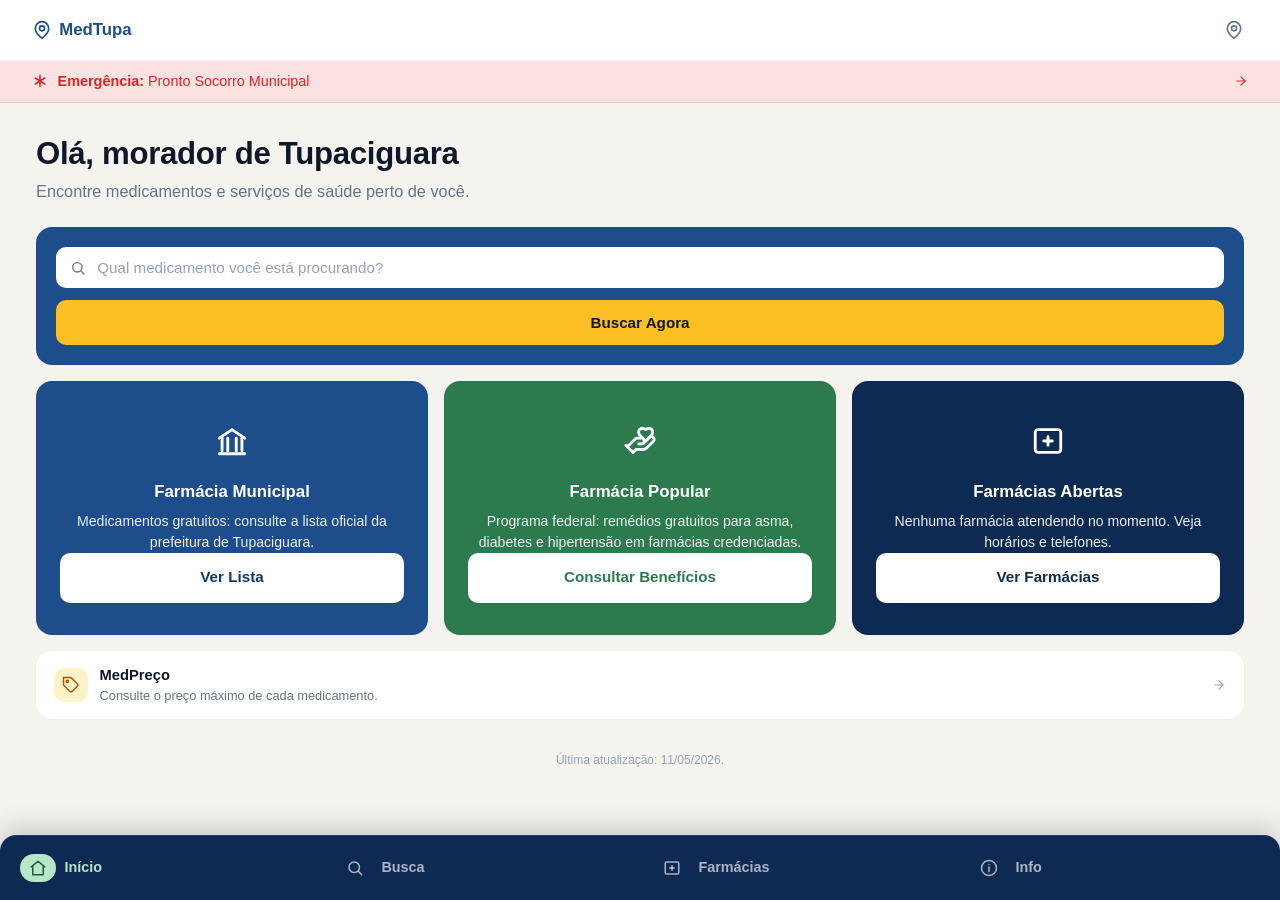
==== index.html @ 369ad013 "Widen desktop layout with 3-col landing grid and denser lists Co-Authored-By: Claude Opus 4.7 (1M co" ====
<!DOCTYPE html>
<html lang="pt-BR">
<head>
    <meta charset="UTF-8">
    <meta name="viewport" content="width=device-width, initial-scale=1.0">
    <meta name="theme-color" content="#ffffff">
    <title>MedTupa</title>
    <link rel="stylesheet" href="style.css">
</head>
<body>
    <svg xmlns="http://www.w3.org/2000/svg" style="display:none" aria-hidden="true">
        <symbol id="i-pin" viewBox="0 0 24 24" fill="none" stroke="currentColor" stroke-width="2" stroke-linecap="round" stroke-linejoin="round">
            <path d="M20 10c0 6-8 12-8 12s-8-6-8-12a8 8 0 0 1 16 0z"/>
            <circle cx="12" cy="10" r="3"/>
        </symbol>
        <symbol id="i-search" viewBox="0 0 24 24" fill="none" stroke="currentColor" stroke-width="2" stroke-linecap="round" stroke-linejoin="round">
            <circle cx="11" cy="11" r="7"/>
            <line x1="21" y1="21" x2="16.65" y2="16.65"/>
        </symbol>
        <symbol id="i-bank" viewBox="0 0 24 24" fill="none" stroke="currentColor" stroke-width="2" stroke-linecap="round" stroke-linejoin="round">
            <path d="M3 10 12 4l9 6"/>
            <path d="M5 10v9"/>
            <path d="M19 10v9"/>
            <path d="M9 10v9"/>
            <path d="M15 10v9"/>
            <path d="M3 21h18"/>
        </symbol>
        <symbol id="i-hand-heart" viewBox="0 0 24 24" fill="none" stroke="currentColor" stroke-width="2" stroke-linecap="round" stroke-linejoin="round">
            <path d="M11 14h2a2 2 0 1 0 0-4h-3c-.6 0-1.1.2-1.4.6L3 16"/>
            <path d="m7 20 1.6-1.4c.4-.4.9-.6 1.4-.6h4c1.1 0 2.1-.4 2.8-1.2l4.6-4.4a2 2 0 0 0-2.75-2.91L14.5 13.5"/>
            <path d="m2 15 5 5"/>
            <path d="M19.5 8.5c.7-.7 1.5-1.6 1.5-2.7A2.7 2.7 0 0 0 18.3 3c-.9 0-1.5.3-2.3 1-.8-.7-1.4-1-2.3-1A2.7 2.7 0 0 0 11 5.8c0 1.1.8 2 1.5 2.7L16 12z"/>
        </symbol>
        <symbol id="i-pharmacy" viewBox="0 0 24 24" fill="none" stroke="currentColor" stroke-width="2" stroke-linecap="round" stroke-linejoin="round">
            <rect x="3" y="4" width="18" height="16" rx="2"/>
            <path d="M12 9v6"/>
            <path d="M9 12h6"/>
        </symbol>
        <symbol id="i-clock" viewBox="0 0 24 24" fill="none" stroke="currentColor" stroke-width="2" stroke-linecap="round" stroke-linejoin="round">
            <circle cx="12" cy="12" r="10"/>
            <polyline points="12 6 12 12 16 14"/>
        </symbol>
        <symbol id="i-asterisk" viewBox="0 0 24 24" fill="none" stroke="currentColor" stroke-width="2.4" stroke-linecap="round" stroke-linejoin="round">
            <line x1="12" y1="4" x2="12" y2="20"/>
            <line x1="4.93" y1="7.5" x2="19.07" y2="16.5"/>
            <line x1="4.93" y1="16.5" x2="19.07" y2="7.5"/>
        </symbol>
        <symbol id="i-home" viewBox="0 0 24 24" fill="none" stroke="currentColor" stroke-width="2" stroke-linecap="round" stroke-linejoin="round">
            <path d="M3 10.5 12 3l9 7.5"/>
            <path d="M5 9.5V21h14V9.5"/>
        </symbol>
        <symbol id="i-info" viewBox="0 0 24 24" fill="none" stroke="currentColor" stroke-width="2" stroke-linecap="round" stroke-linejoin="round">
            <circle cx="12" cy="12" r="10"/>
            <line x1="12" y1="11" x2="12" y2="17"/>
            <line x1="12" y1="7.5" x2="12" y2="7.6"/>
        </symbol>
        <symbol id="i-arrow-right" viewBox="0 0 24 24" fill="none" stroke="currentColor" stroke-width="2" stroke-linecap="round" stroke-linejoin="round">
            <line x1="5" y1="12" x2="19" y2="12"/>
            <polyline points="12 5 19 12 12 19"/>
        </symbol>
        <symbol id="i-tag" viewBox="0 0 24 24" fill="none" stroke="currentColor" stroke-width="2" stroke-linecap="round" stroke-linejoin="round">
            <path d="M20.59 13.41 13.42 20.58a2 2 0 0 1-2.83 0L2 12V2h10l8.59 8.59a2 2 0 0 1 0 2.82z"/>
            <circle cx="7" cy="7" r="1.5"/>
        </symbol>
    </svg>

    <div class="app">
        <header class="app-header">
            <a href="index.html" class="brand">
                <svg width="20" height="20" aria-hidden="true"><use href="#i-pin"/></svg>
                MedTupa
            </a>
            <button class="location-btn" aria-label="Tupaciguara, MG">
                <svg width="20" height="20" aria-hidden="true"><use href="#i-pin"/></svg>
            </button>
        </header>

        <a class="emergency-strip" href="info.html#emergencia">
            <svg width="16" height="16" aria-hidden="true"><use href="#i-asterisk"/></svg>
            <span class="label"><strong>Emergência:</strong> Pronto Socorro Municipal</span>
            <svg width="14" height="14" aria-hidden="true"><use href="#i-arrow-right"/></svg>
        </a>

        <section class="greeting">
            <h1>Olá, morador de Tupaciguara</h1>
            <p>Encontre medicamentos e serviços de saúde perto de você.</p>
        </section>

        <div class="layout">
            <section class="section wide">
                <form class="card card-blue search-card" action="busca.html" method="get">
                    <label class="search-input" for="home-search">
                        <svg width="16" height="16" aria-hidden="true"><use href="#i-search"/></svg>
                        <input id="home-search" name="q" type="search" placeholder="Qual medicamento você está procurando?" autocomplete="off">
                    </label>
                    <button type="submit" class="btn btn-primary">Buscar Agora</button>
                </form>
            </section>

            <section class="section">
                <div class="card card-blue info-card">
                    <span class="icon-wrap">
                        <svg width="34" height="34" aria-hidden="true"><use href="#i-bank"/></svg>
                    </span>
                    <h3>Farmácia Municipal</h3>
                    <p>Medicamentos gratuitos: consulte a lista oficial da prefeitura de Tupaciguara.</p>
                    <a class="btn btn-white" href="busca.html#municipal">Ver Lista</a>
                </div>
            </section>

            <section class="section">
                <div class="card card-green info-card">
                    <span class="icon-wrap">
                        <svg width="34" height="34" aria-hidden="true"><use href="#i-hand-heart"/></svg>
                    </span>
                    <h3>Farmácia Popular</h3>
                    <p>Programa federal: remédios gratuitos para asma, diabetes e hipertensão em farmácias credenciadas.</p>
                    <a class="btn btn-white" href="busca.html#popular">Consultar Benefícios</a>
                </div>
            </section>

            <section class="section medium">
                <div class="card card-navy info-card">
                    <span class="icon-wrap">
                        <svg width="34" height="34" aria-hidden="true"><use href="#i-pharmacy"/></svg>
                    </span>
                    <h3>Farmácias Abertas</h3>
                    <p id="open-now-desc">Veja endereços, telefones e horários das farmácias da cidade.</p>
                    <a class="btn btn-white" href="farmacias.html">Ver Farmácias</a>
                </div>
            </section>

            <section class="section wide">
                <a class="card feature-card compact" href="https://medpreco.com" target="_blank" rel="noopener">
                    <span class="icon-tile icon-amber">
                        <svg width="18" height="18" aria-hidden="true"><use href="#i-tag"/></svg>
                    </span>
                    <div class="body">
                        <h3>MedPreço</h3>
                        <p>Consulte o preço máximo de cada medicamento.</p>
                    </div>
                    <svg class="trailing" width="14" height="14" aria-hidden="true"><use href="#i-arrow-right"/></svg>
                </a>
            </section>
        </div>

        <footer class="app-footer">
            <p>Última atualização: 11/05/2026.</p>
        </footer>

        <nav class="bottom-nav" aria-label="Navegação principal">
            <a href="index.html" class="active">
                <span class="nav-icon-wrap">
                    <svg width="18" height="18" aria-hidden="true"><use href="#i-home"/></svg>
                </span>
                Início
            </a>
            <a href="busca.html">
                <span class="nav-icon-wrap">
                    <svg width="18" height="18" aria-hidden="true"><use href="#i-search"/></svg>
                </span>
                Busca
            </a>
            <a href="farmacias.html">
                <span class="nav-icon-wrap">
                    <svg width="18" height="18" aria-hidden="true"><use href="#i-pharmacy"/></svg>
                </span>
                Farmácias
            </a>
            <a href="info.html">
                <span class="nav-icon-wrap">
                    <svg width="18" height="18" aria-hidden="true"><use href="#i-info"/></svg>
                </span>
                Info
            </a>
        </nav>
    </div>

    <script>
        (function () {
            // mantenha em sincronia com farmacias.html (data-mon-fri/data-sat/data-sun)
            const HOURS = [
                { mf: '07:00-22:00', sat: '07:00-22:00', sun: '08:00-20:00' }, // Drogaria do Povo I
                { mf: '08:00-20:00', sat: '08:00-20:00', sun: 'closed'     }, // Drogamed
                { mf: '07:00-22:00', sat: '07:00-21:00', sun: '08:00-19:00' }, // Farmácia Americanas
                { mf: '08:00-20:00', sat: '08:00-20:00', sun: 'closed'     }, // Farmaguti
                { mf: '08:00-21:00', sat: '08:00-21:00', sun: '08:30-12:30' }, // Drogaria Nova Esperança
                { mf: '08:00-18:00', sat: '08:00-12:00', sun: 'closed'     }, // Phormula
                { mf: '08:00-20:00', sat: '08:00-19:00', sun: 'closed'     }, // Drogaria UltraPopular
                { mf: '08:00-20:00', sat: '08:00-20:00', sun: 'closed'     }, // Drogaria Vida
                { mf: '07:00-21:00', sat: '07:00-21:00', sun: 'closed'     }, // Drogaria do Povo III
            ];

            const todayHours = h => {
                const d = new Date().getDay();
                if (d === 0) return h.sun;
                if (d === 6) return h.sat;
                return h.mf;
            };

            const isOpen = h => {
                const t = todayHours(h);
                if (!t || t === 'closed') return false;
                const [open, close] = t.split('-');
                const [oH, oM] = open.split(':').map(Number);
                const [cH, cM] = close.split(':').map(Number);
                const now = new Date();
                const mins = now.getHours() * 60 + now.getMinutes();
                return mins >= oH * 60 + oM && mins < cH * 60 + cM;
            };

            const count = HOURS.filter(isOpen).length;
            const desc = document.getElementById('open-now-desc');
            if (!desc) return;

            if (count === 0) {
                desc.textContent = 'Nenhuma farmácia atendendo no momento. Veja horários e telefones.';
            } else if (count === 1) {
                desc.textContent = '1 farmácia atendendo agora. Veja endereços, telefones e horários.';
            } else {
                desc.textContent = count + ' farmácias atendendo agora. Veja endereços, telefones e horários.';
            }
        })();
    </script>
</body>
</html>
---- style.css ----
:root {
    --bg: #f4f3ee;
    --surface: #ffffff;
    --ink: #0f172a;
    --ink-2: #1e293b;
    --muted: #64748b;
    --muted-2: #94a3b8;
    --border: #e5e7eb;
    --border-soft: #eef0f2;

    --blue: #1e4d8b;
    --blue-dark: #143769;
    --blue-darker: #0d2a52;
    --blue-light: #e8f0fb;

    --green: #2d7a4f;
    --green-dark: #1f5e3a;
    --green-mint: #b8e6c8;

    --red: #dc2626;
    --red-soft: #fde2e2;

    --purple: #7c3aed;
    --purple-soft: #ede4f6;

    --warn: #b45309;
    --warn-bg: #fef3c7;

    --radius: 16px;
    --radius-sm: 10px;
    --radius-lg: 20px;

    --shadow-sm: 0 1px 2px rgba(15, 23, 42, 0.04);
    --shadow-md: 0 4px 16px rgba(15, 23, 42, 0.06);
}

* { box-sizing: border-box; }

html { scroll-behavior: smooth; }

body {
    margin: 0;
    font-family: -apple-system, BlinkMacSystemFont, "Segoe UI", Roboto, "Helvetica Neue", Arial, sans-serif;
    color: var(--ink);
    background: var(--bg);
    line-height: 1.5;
    min-height: 100vh;
    -webkit-font-smoothing: antialiased;
}

.app {
    max-width: 460px;
    margin: 0 auto;
    background: var(--bg);
    min-height: 100vh;
    padding-bottom: 88px;
    position: relative;
}

/* ===== Header ===== */
.app-header {
    background: var(--surface);
    padding: 1rem 1.25rem;
    display: flex;
    align-items: center;
    justify-content: space-between;
    border-bottom: 1px solid var(--border-soft);
    position: sticky;
    top: 0;
    z-index: 5;
}

.app-header .brand {
    display: flex;
    align-items: center;
    gap: 0.45rem;
    color: var(--blue);
    font-weight: 700;
    font-size: 1.05rem;
    text-decoration: none;
}

.app-header .brand svg {
    color: var(--blue);
}

.app-header .location-btn {
    color: var(--muted);
    background: none;
    border: none;
    padding: 0.25rem;
    display: inline-flex;
    align-items: center;
    cursor: pointer;
}

/* ===== Emergency strip ===== */
.emergency-strip {
    display: flex;
    align-items: center;
    gap: 0.6rem;
    background: var(--red-soft);
    color: var(--red);
    padding: 0.55rem 1.25rem;
    font-size: 0.85rem;
    font-weight: 500;
    text-decoration: none;
    border-bottom: 1px solid rgba(220, 38, 38, 0.14);
}

.emergency-strip .label {
    flex: 1;
    min-width: 0;
}

.emergency-strip strong {
    font-weight: 700;
}

.emergency-strip:hover {
    background: #fbd0d0;
}

/* ===== Greeting ===== */
.greeting {
    padding: 1.5rem 1.25rem 0.75rem;
}

.greeting h1 {
    margin: 0;
    font-size: 1.55rem;
    font-weight: 700;
    color: var(--ink);
    line-height: 1.2;
    letter-spacing: -0.01em;
}

.greeting p {
    margin: 0.4rem 0 0;
    color: var(--muted);
    font-size: 0.95rem;
}

/* ===== Generic section spacing ===== */
.section {
    padding: 0.5rem 1.25rem;
}

.section + .section { padding-top: 0.5rem; }

.section-header {
    display: flex;
    align-items: center;
    justify-content: space-between;
    gap: 1rem;
    margin: 0.25rem 0 0.75rem;
}

.section-header h2 {
    margin: 0;
    font-size: 1.05rem;
    font-weight: 700;
    color: var(--ink);
    display: flex;
    align-items: center;
    gap: 0.5rem;
}

.section-header h2 .icon {
    color: var(--muted);
}

.badge {
    display: inline-flex;
    align-items: center;
    gap: 0.35rem;
    background: var(--green-mint);
    color: var(--green-dark);
    font-size: 0.78rem;
    font-weight: 600;
    padding: 0.35rem 0.75rem;
    border-radius: 999px;
    line-height: 1;
}

.badge::before {
    content: '';
    width: 6px;
    height: 6px;
    background: var(--green-dark);
    border-radius: 50%;
}

.badge[hidden] { display: none; }

/* ===== Cards ===== */
.card {
    background: var(--surface);
    border-radius: var(--radius);
    padding: 1.25rem;
    box-shadow: var(--shadow-sm);
    color: inherit;
    text-decoration: none;
    display: block;
}

.card-blue {
    background: var(--blue);
    color: #fff;
}

.card-green {
    background: var(--green);
    color: #fff;
}

.card-navy {
    background: var(--blue-darker);
    color: #fff;
}

/* Search card (blue) */
.search-card .search-input {
    display: flex;
    align-items: center;
    background: #fff;
    border-radius: 10px;
    padding: 0.7rem 0.9rem;
    gap: 0.55rem;
    color: var(--muted);
}

.search-card .search-input input {
    flex: 1;
    border: none;
    outline: none;
    font-size: 0.95rem;
    color: var(--ink);
    background: transparent;
    font-family: inherit;
}

.search-card .search-input input::placeholder {
    color: var(--muted-2);
}

/* Buttons */
.btn {
    display: inline-flex;
    align-items: center;
    justify-content: center;
    text-align: center;
    padding: 0.85rem 1.25rem;
    border-radius: 10px;
    font-weight: 600;
    text-decoration: none;
    border: none;
    cursor: pointer;
    font-size: 0.95rem;
    font-family: inherit;
    width: 100%;
}

.btn-primary {
    background: #fbbf24;
    color: var(--ink);
    margin-top: 0.75rem;
}

.btn-primary:hover { background: #f59e0b; }

.btn-white {
    background: #fff;
    color: var(--green);
    margin-top: 1rem;
}

.card-blue .btn-white { color: var(--blue-dark); }
.card-green .btn-white { color: var(--green); }
.card-navy .btn-white { color: var(--blue-darker); }

.btn-white:hover { background: #f3f6f4; }

/* Info card (centered icon, title, text) */
.info-card {
    text-align: center;
    padding: 1.5rem 1.25rem;
}

.info-card .icon-wrap {
    display: inline-flex;
    align-items: center;
    justify-content: center;
    width: 48px;
    height: 48px;
    margin: 0 auto 0.65rem;
    color: #fff;
}

.info-card h3 {
    margin: 0 0 0.4rem;
    font-size: 1.05rem;
    font-weight: 700;
}

.info-card p {
    margin: 0;
    font-size: 0.88rem;
    line-height: 1.5;
    opacity: 0.92;
}

/* Feature card */
.feature-card {
    display: flex;
    gap: 0.9rem;
    align-items: flex-start;
    padding: 1.05rem 1.15rem;
}

.feature-card .icon-tile {
    flex-shrink: 0;
    width: 42px;
    height: 42px;
    border-radius: 12px;
    display: inline-flex;
    align-items: center;
    justify-content: center;
}

.feature-card .icon-tile.icon-red {
    background: var(--red-soft);
    color: var(--red);
}

.feature-card .icon-tile.icon-purple {
    background: var(--purple-soft);
    color: var(--purple);
}

.feature-card .icon-tile.icon-green {
    background: var(--green-mint);
    color: var(--green-dark);
}

.feature-card .icon-tile.icon-amber {
    background: var(--warn-bg);
    color: var(--warn);
}

.feature-card .body {
    flex: 1;
    min-width: 0;
}

.feature-card h3 {
    margin: 0 0 0.2rem;
    font-size: 0.95rem;
    font-weight: 700;
    color: var(--ink);
}

.feature-card p {
    margin: 0 0 0.45rem;
    font-size: 0.85rem;
    color: var(--muted);
    line-height: 1.45;
}

.feature-card .more {
    color: var(--blue);
    font-size: 0.85rem;
    font-weight: 600;
    text-decoration: none;
    display: inline-flex;
    align-items: center;
    gap: 0.25rem;
}

.feature-card .more:hover { text-decoration: underline; }

/* Compact feature card — single-row link style for lower-tier shortcuts */
.feature-card.compact {
    align-items: center;
    padding: 0.8rem 1.1rem;
    gap: 0.75rem;
}

.feature-card.compact .icon-tile {
    width: 34px;
    height: 34px;
    border-radius: 10px;
}

.feature-card.compact h3 {
    margin: 0;
    font-size: 0.92rem;
}

.feature-card.compact p {
    margin: 0.1rem 0 0;
    font-size: 0.8rem;
}

.feature-card.compact .trailing {
    color: var(--muted-2);
    flex-shrink: 0;
}

.feature-card.compact:hover .trailing { color: var(--blue); }

/* Stack cards vertically with gap */
.stack {
    display: flex;
    flex-direction: column;
    gap: 0.85rem;
}

/* ===== Bottom nav ===== */
.bottom-nav {
    position: fixed;
    bottom: 0;
    left: 50%;
    transform: translateX(-50%);
    width: 100%;
    max-width: 460px;
    background: #0f2a52;
    color: #cbd5e1;
    border-top: 1px solid rgba(255, 255, 255, 0.08);
    padding: 0.55rem 0.5rem calc(0.55rem + env(safe-area-inset-bottom, 0));
    display: grid;
    grid-template-columns: repeat(4, 1fr);
    gap: 0.25rem;
    z-index: 50;
    box-shadow: 0 -6px 20px rgba(15, 23, 42, 0.15);
}

.bottom-nav a {
    display: flex;
    flex-direction: column;
    align-items: center;
    gap: 0.25rem;
    padding: 0.35rem 0.25rem;
    text-decoration: none;
    color: rgba(255, 255, 255, 0.65);
    font-size: 0.72rem;
    font-weight: 600;
    border-radius: 12px;
}

.bottom-nav .nav-icon-wrap {
    display: inline-flex;
    align-items: center;
    justify-content: center;
    padding: 0.35rem 0.9rem;
    border-radius: 999px;
    color: rgba(255, 255, 255, 0.65);
}

.bottom-nav a.active { color: var(--green-mint); }

.bottom-nav a.active .nav-icon-wrap {
    background: var(--green-mint);
    color: var(--green-dark);
}

/* ===== Footer ===== */
.app-footer {
    text-align: center;
    color: var(--muted-2);
    font-size: 0.75rem;
    padding: 1rem 1.25rem 0.5rem;
}

.app-footer p { margin: 0; }

/* ===== Page title (internal pages) ===== */
.page-title {
    padding: 1.25rem 1.25rem 0.25rem;
}

.page-title h1 {
    margin: 0;
    font-size: 1.4rem;
    font-weight: 700;
    color: var(--ink);
    letter-spacing: -0.01em;
}

.page-title p {
    margin: 0.35rem 0 0;
    color: var(--muted);
    font-size: 0.9rem;
}

/* ===== Medication search + list (internal pages) ===== */
.med-search {
    margin: 0.5rem 0 1rem;
}

.med-search .search-input {
    display: flex;
    align-items: center;
    background: var(--surface);
    border: 1px solid var(--border);
    border-radius: 10px;
    padding: 0.65rem 0.9rem;
    gap: 0.55rem;
    color: var(--muted);
}

.med-search input {
    flex: 1;
    border: none;
    outline: none;
    font-size: 0.95rem;
    color: var(--ink);
    background: transparent;
    font-family: inherit;
}

.med-search input::placeholder { color: var(--muted-2); }

.med-search .search-input:focus-within {
    border-color: var(--blue);
    box-shadow: 0 0 0 3px var(--blue-light);
}

.med-empty {
    display: none;
    color: var(--muted);
    background: var(--surface);
    border: 1px solid var(--border);
    border-radius: var(--radius-sm);
    padding: 1rem 1.1rem;
    text-align: center;
    margin: 0 0 1rem;
    font-size: 0.9rem;
}

.med-empty.show { display: block; }

.program {
    margin: 1.5rem 0 0;
}

.program:first-of-type { margin-top: 0.25rem; }

.program-header {
    display: flex;
    align-items: center;
    gap: 0.75rem;
    margin: 0 0 0.85rem;
}

.program-header h2 {
    margin: 0;
    font-size: 1.1rem;
    font-weight: 700;
    color: var(--ink);
    line-height: 1.2;
}

.program-header p {
    margin: 0.15rem 0 0;
    font-size: 0.82rem;
    color: var(--muted);
    line-height: 1.35;
}

.program-icon {
    display: inline-flex;
    align-items: center;
    justify-content: center;
    width: 40px;
    height: 40px;
    border-radius: 12px;
    flex-shrink: 0;
}

.program-icon-blue {
    background: var(--blue-light);
    color: var(--blue);
}

.program-icon-green {
    background: var(--green-mint);
    color: var(--green-dark);
}

.indication-list {
    display: flex;
    flex-direction: column;
    gap: 0.85rem;
}

.indication {
    background: var(--surface);
    border-radius: var(--radius);
    box-shadow: var(--shadow-sm);
    padding: 1rem 1.15rem 1.1rem;
}

.indication h3 {
    margin: 0 0 0.5rem;
    color: var(--blue);
    font-size: 1rem;
    font-weight: 700;
}

.indication ul {
    list-style: none;
    padding: 0;
    margin: 0;
}

.indication li {
    padding: 0.4rem 0;
    border-bottom: 1px dotted var(--border);
    font-size: 0.92rem;
}

.indication li:last-child { border-bottom: none; }

/* ===== Pharmacies (internal page) ===== */
.pharmacy-grid {
    display: flex;
    flex-direction: column;
    gap: 0.85rem;
}

.pharmacy {
    background: var(--surface);
    border-radius: var(--radius);
    box-shadow: var(--shadow-sm);
    padding: 1.1rem 1.15rem;
}

.pharmacy h3 {
    margin: 0 0 0.6rem;
    color: var(--ink);
    font-size: 1.02rem;
    font-weight: 700;
}

.pharmacy-tags {
    margin: 0 0 0.75rem;
    display: flex;
    flex-wrap: wrap;
    gap: 0.4rem;
}

.tag {
    display: inline-flex;
    align-items: center;
    gap: 0.35rem;
    background: var(--blue-light);
    color: var(--blue);
    font-size: 0.75rem;
    font-weight: 600;
    padding: 0.28rem 0.6rem 0.28rem 0.5rem;
    border-radius: 999px;
    line-height: 1.2;
}

.pharmacy .field {
    display: grid;
    grid-template-columns: 18px 1fr;
    column-gap: 0.7rem;
    align-items: start;
    margin: 0.55rem 0;
    font-size: 0.9rem;
}

.pharmacy .field .icon {
    color: var(--muted);
    margin-top: 0.2rem;
    flex-shrink: 0;
}

.pharmacy .field a {
    color: inherit;
    text-decoration: none;
}

.pharmacy .field a:hover {
    text-decoration: underline;
    text-decoration-color: var(--blue);
    text-underline-offset: 3px;
}

.pharmacy .field-phone {
    font-variant-numeric: tabular-nums;
    font-weight: 500;
    letter-spacing: 0.01em;
}

.pharmacy .hours-grid {
    display: grid;
    grid-template-columns: auto 1fr;
    column-gap: 1rem;
    row-gap: 0.2rem;
    font-size: 0.88rem;
    font-variant-numeric: tabular-nums;
}

.pharmacy .hours-grid .day { color: var(--muted); }

.pharmacy .hours-grid .closed {
    color: var(--muted);
    font-style: italic;
}

.status {
    margin: -0.3rem 0 0.7rem;
    font-size: 0.82rem;
    font-weight: 600;
    display: inline-flex;
    align-items: center;
    gap: 0.35rem;
    padding: 0.25rem 0.65rem;
    border-radius: 999px;
}

.status::before {
    content: '';
    width: 6px;
    height: 6px;
    border-radius: 50%;
    background: currentColor;
}

.status-open {
    color: var(--green-dark);
    background: var(--green-mint);
}

.status-closed {
    color: var(--muted);
    background: #eef0f2;
}

/* ===== Desktop (>= 760px) ===== */
@media (min-width: 760px) {
    body {
        background:
            radial-gradient(120% 80% at 50% -10%, rgba(30, 77, 139, 0.06), transparent 60%),
            var(--bg);
    }

    .app {
        max-width: 1200px;
        padding-bottom: 96px;
        padding-left: 1.25rem;
        padding-right: 1.25rem;
    }

    .app-header {
        margin-left: -1.25rem;
        margin-right: -1.25rem;
        padding: 1rem 2rem;
    }

    .emergency-strip {
        margin-left: -1.25rem;
        margin-right: -1.25rem;
        padding: 0.6rem 2rem;
        font-size: 0.9rem;
    }

    .greeting {
        padding: 2rem 1rem 1rem;
    }

    .greeting h1 { font-size: 1.95rem; }
    .greeting p { font-size: 1.02rem; }

    /* 2-col grid for the landing cards */
    .layout {
        display: grid;
        grid-template-columns: 1fr 1fr;
        gap: 1rem;
        padding: 0.5rem 1rem 1rem;
    }

    .layout > .section {
        padding: 0;
        display: flex;
        flex-direction: column;
    }

    .layout > .section > .card {
        flex: 1;
    }

    /* keep stacked info cards aligning content top, button bottom */
    .layout > .section > .info-card {
        display: flex;
        flex-direction: column;
    }

    .layout > .section > .info-card .btn {
        margin-top: auto;
    }

    .layout > .section.wide,
    .layout > .section.medium {
        grid-column: 1 / -1;
    }

    /* Make centered info cards a bit bigger on desktop */
    .info-card {
        padding: 2rem 1.5rem;
    }

    .info-card .icon-wrap {
        width: 56px;
        height: 56px;
    }

    /* Page titles for internal pages */
    .page-title {
        padding: 1.5rem 1rem 0.5rem;
    }

    .page-title h1 { font-size: 1.7rem; }

    /* Internal pages content padding */
    .section {
        padding-left: 1rem;
        padding-right: 1rem;
    }

    /* Medication / pharmacy lists in multi-column on desktop */
    .indication-list,
    .pharmacy-grid {
        display: grid;
        grid-template-columns: repeat(2, 1fr);
        gap: 1rem;
        align-items: start;
    }

    /* Bottom nav matches app width on desktop */
    .bottom-nav {
        max-width: 1200px;
        border-radius: 16px 16px 0 0;
        padding-top: 0.6rem;
        padding-bottom: 0.6rem;
        box-shadow: 0 -8px 24px rgba(15, 23, 42, 0.18);
    }

    .bottom-nav a {
        flex-direction: row;
        gap: 0.55rem;
        font-size: 0.9rem;
        padding: 0.55rem 0.75rem;
    }

    .bottom-nav .nav-icon-wrap {
        padding: 0.3rem 0.55rem;
    }
}

@media (min-width: 960px) {
    /* 3-col landing grid: Municipal + Popular + Farmácias share a row;
       .wide still spans full width, .medium reverts to a single cell */
    .layout {
        grid-template-columns: repeat(3, 1fr);
    }

    .layout > .section.medium {
        grid-column: auto;
    }
}

@media (min-width: 1100px) {
    .indication-list {
        grid-template-columns: repeat(3, 1fr);
    }

    .pharmacy-grid {
        grid-template-columns: repeat(3, 1fr);
    }
}

@media (min-width: 1280px) {
    .app {
        max-width: 1320px;
    }

    .bottom-nav {
        max-width: 1320px;
    }

    .indication-list {
        grid-template-columns: repeat(4, 1fr);
    }
}
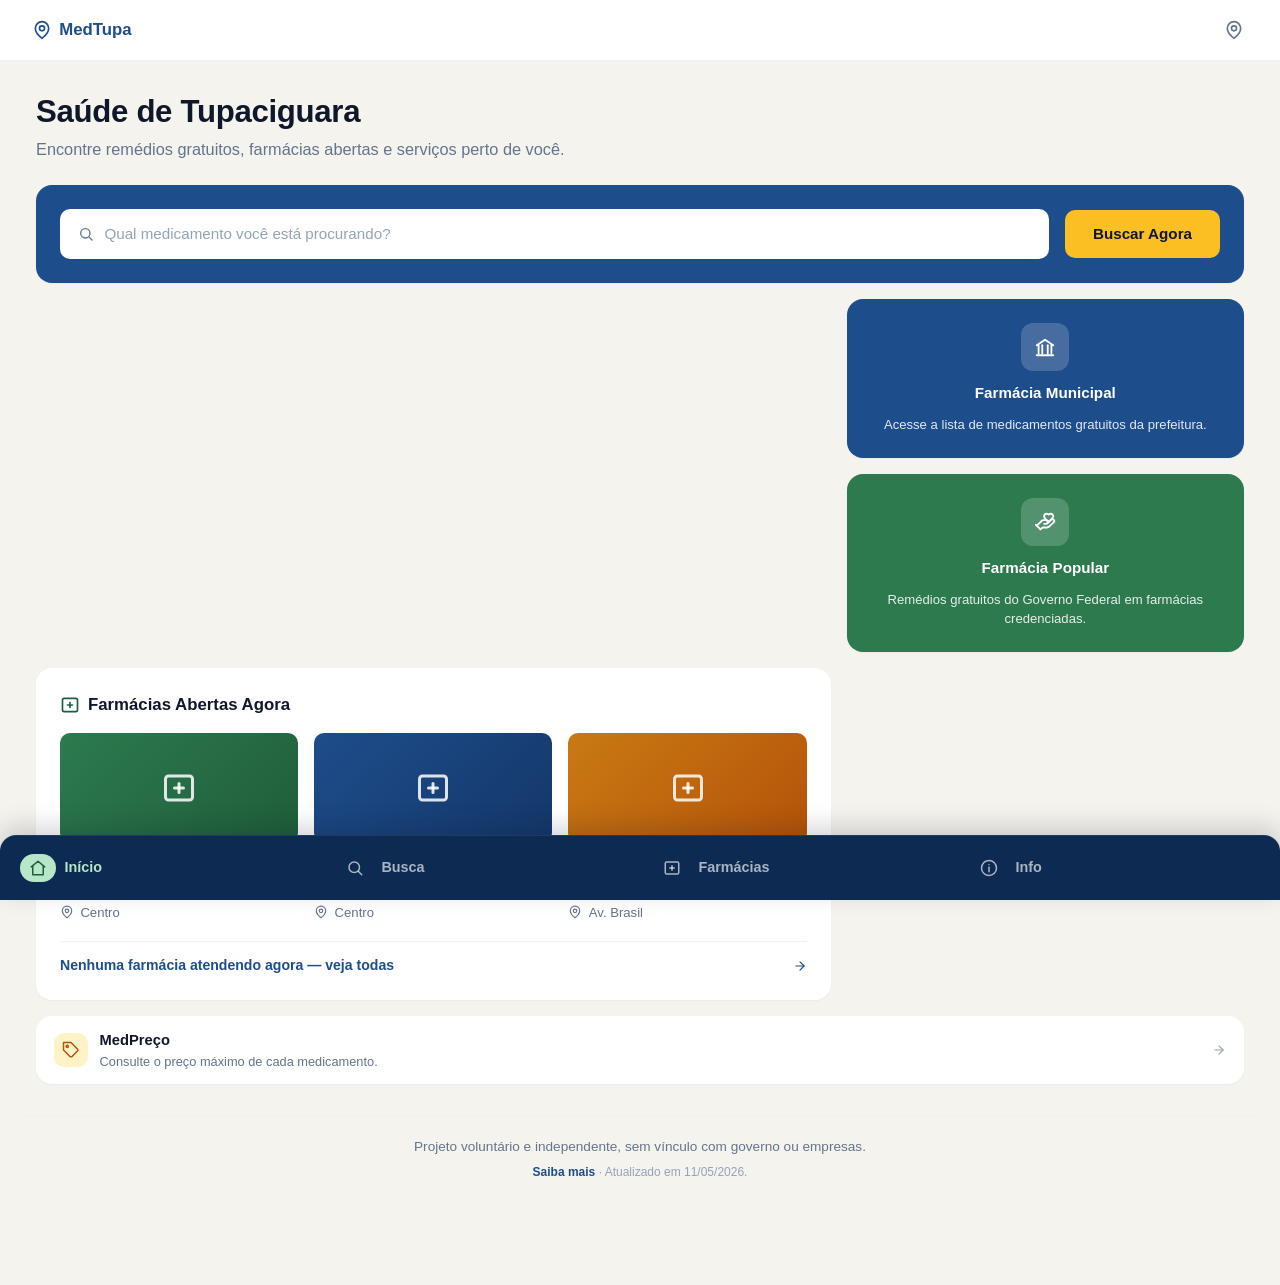
==== commit ad9367e2: "Rework landing with plantão hero, colored mini-cards, and footer disclaimer Co-Authored-By: Claude O" ====
--- a/index.html
+++ b/index.html
@@ -40,12 +40,7 @@
             <circle cx="12" cy="12" r="10"/>
             <polyline points="12 6 12 12 16 14"/>
         </symbol>
-        <symbol id="i-asterisk" viewBox="0 0 24 24" fill="none" stroke="currentColor" stroke-width="2.4" stroke-linecap="round" stroke-linejoin="round">
-            <line x1="12" y1="4" x2="12" y2="20"/>
-            <line x1="4.93" y1="7.5" x2="19.07" y2="16.5"/>
-            <line x1="4.93" y1="16.5" x2="19.07" y2="7.5"/>
-        </symbol>
-        <symbol id="i-home" viewBox="0 0 24 24" fill="none" stroke="currentColor" stroke-width="2" stroke-linecap="round" stroke-linejoin="round">
+<symbol id="i-home" viewBox="0 0 24 24" fill="none" stroke="currentColor" stroke-width="2" stroke-linecap="round" stroke-linejoin="round">
             <path d="M3 10.5 12 3l9 7.5"/>
             <path d="M5 9.5V21h14V9.5"/>
         </symbol>
@@ -75,19 +70,13 @@
             </button>
         </header>
 
-        <a class="emergency-strip" href="info.html#emergencia">
-            <svg width="16" height="16" aria-hidden="true"><use href="#i-asterisk"/></svg>
-            <span class="label"><strong>Emergência:</strong> Pronto Socorro Municipal</span>
-            <svg width="14" height="14" aria-hidden="true"><use href="#i-arrow-right"/></svg>
-        </a>
-
         <section class="greeting">
-            <h1>Olá, morador de Tupaciguara</h1>
-            <p>Encontre medicamentos e serviços de saúde perto de você.</p>
+            <h1>Saúde de Tupaciguara</h1>
+            <p>Encontre remédios gratuitos, farmácias abertas e serviços perto de você.</p>
         </section>
 
         <div class="layout">
-            <section class="section wide">
+            <section class="section wide search-section">
                 <form class="card card-blue search-card" action="busca.html" method="get">
                     <label class="search-input" for="home-search">
                         <svg width="16" height="16" aria-hidden="true"><use href="#i-search"/></svg>
@@ -97,36 +86,80 @@
                 </form>
             </section>
 
-            <section class="section">
-                <div class="card card-blue info-card">
-                    <span class="icon-wrap">
-                        <svg width="34" height="34" aria-hidden="true"><use href="#i-bank"/></svg>
+            <section class="section right-stack">
+                <a class="card mini-card mini-municipal" href="busca.html#municipal">
+                    <span class="icon-tile">
+                        <svg width="22" height="22" aria-hidden="true"><use href="#i-bank"/></svg>
                     </span>
                     <h3>Farmácia Municipal</h3>
-                    <p>Medicamentos gratuitos: consulte a lista oficial da prefeitura de Tupaciguara.</p>
-                    <a class="btn btn-white" href="busca.html#municipal">Ver Lista</a>
-                </div>
-            </section>
-
-            <section class="section">
-                <div class="card card-green info-card">
-                    <span class="icon-wrap">
-                        <svg width="34" height="34" aria-hidden="true"><use href="#i-hand-heart"/></svg>
+                    <p>Acesse a lista de medicamentos gratuitos da prefeitura.</p>
+                </a>
+                <a class="card mini-card mini-popular" href="busca.html#popular">
+                    <span class="icon-tile">
+                        <svg width="22" height="22" aria-hidden="true"><use href="#i-hand-heart"/></svg>
                     </span>
                     <h3>Farmácia Popular</h3>
-                    <p>Programa federal: remédios gratuitos para asma, diabetes e hipertensão em farmácias credenciadas.</p>
-                    <a class="btn btn-white" href="busca.html#popular">Consultar Benefícios</a>
-                </div>
-            </section>
-
-            <section class="section medium">
-                <div class="card card-navy info-card">
-                    <span class="icon-wrap">
-                        <svg width="34" height="34" aria-hidden="true"><use href="#i-pharmacy"/></svg>
-                    </span>
-                    <h3>Farmácias Abertas</h3>
-                    <p id="open-now-desc">Veja endereços, telefones e horários das farmácias da cidade.</p>
-                    <a class="btn btn-white" href="farmacias.html">Ver Farmácias</a>
+                    <p>Remédios gratuitos do Governo Federal em farmácias credenciadas.</p>
+                </a>
+            </section>
+
+            <section class="section plantao-section">
+                <div class="card plantao-hero">
+                    <header class="plantao-head">
+                        <h2>
+                            <svg width="20" height="20" aria-hidden="true"><use href="#i-pharmacy"/></svg>
+                            Farmácias Abertas Agora
+                        </h2>
+                        <span class="badge" id="plantao-badge" hidden>Aberto Agora</span>
+                    </header>
+                    <div class="plantao-grid">
+                        <a class="plantao-item" href="farmacias.html">
+                            <div class="plantao-thumb thumb-1" aria-hidden="true">
+                                <svg width="36" height="36"><use href="#i-pharmacy"/></svg>
+                            </div>
+                            <h4>Drogaria do Povo I</h4>
+                            <p class="plantao-meta">
+                                <svg width="14" height="14" aria-hidden="true"><use href="#i-clock"/></svg>
+                                Até 22:00
+                            </p>
+                            <p class="plantao-meta">
+                                <svg width="14" height="14" aria-hidden="true"><use href="#i-pin"/></svg>
+                                Centro
+                            </p>
+                        </a>
+                        <a class="plantao-item" href="farmacias.html">
+                            <div class="plantao-thumb thumb-2" aria-hidden="true">
+                                <svg width="36" height="36"><use href="#i-pharmacy"/></svg>
+                            </div>
+                            <h4>Farmácia Americanas</h4>
+                            <p class="plantao-meta">
+                                <svg width="14" height="14" aria-hidden="true"><use href="#i-clock"/></svg>
+                                Até 22:00
+                            </p>
+                            <p class="plantao-meta">
+                                <svg width="14" height="14" aria-hidden="true"><use href="#i-pin"/></svg>
+                                Centro
+                            </p>
+                        </a>
+                        <a class="plantao-item" href="farmacias.html">
+                            <div class="plantao-thumb thumb-3" aria-hidden="true">
+                                <svg width="36" height="36"><use href="#i-pharmacy"/></svg>
+                            </div>
+                            <h4>Drogaria Nova Esperança</h4>
+                            <p class="plantao-meta">
+                                <svg width="14" height="14" aria-hidden="true"><use href="#i-clock"/></svg>
+                                Até 21:00
+                            </p>
+                            <p class="plantao-meta">
+                                <svg width="14" height="14" aria-hidden="true"><use href="#i-pin"/></svg>
+                                Av. Brasil
+                            </p>
+                        </a>
+                    </div>
+                    <a class="plantao-footer" href="farmacias.html">
+                        <span id="open-now-desc">Veja todas as farmácias da cidade</span>
+                        <svg width="14" height="14" aria-hidden="true"><use href="#i-arrow-right"/></svg>
+                    </a>
                 </div>
             </section>
 
@@ -145,7 +178,8 @@
         </div>
 
         <footer class="app-footer">
-            <p>Última atualização: 11/05/2026.</p>
+            <p>Projeto voluntário e independente, sem vínculo com governo ou empresas.</p>
+            <p><a href="info.html#sobre">Saiba mais</a> · Atualizado em 11/05/2026.</p>
         </footer>
 
         <nav class="bottom-nav" aria-label="Navegação principal">
@@ -211,14 +245,18 @@
 
             const count = HOURS.filter(isOpen).length;
             const desc = document.getElementById('open-now-desc');
+            const badge = document.getElementById('plantao-badge');
+
+            if (badge) badge.hidden = count === 0;
+
             if (!desc) return;
 
             if (count === 0) {
-                desc.textContent = 'Nenhuma farmácia atendendo no momento. Veja horários e telefones.';
+                desc.textContent = 'Nenhuma farmácia atendendo agora — veja todas';
             } else if (count === 1) {
-                desc.textContent = '1 farmácia atendendo agora. Veja endereços, telefones e horários.';
+                desc.textContent = '1 farmácia atendendo agora — veja todas';
             } else {
-                desc.textContent = count + ' farmácias atendendo agora. Veja endereços, telefones e horários.';
+                desc.textContent = count + ' farmácias atendendo agora — veja todas';
             }
         })();
     </script>
--- a/style.css
+++ b/style.css
@@ -1,8 +1,10 @@
 :root {
     --bg: #f4f3ee;
     --surface: #ffffff;
+    --surface-hover: #f3f6f4;
     --ink: #0f172a;
     --ink-2: #1e293b;
+    --ink-on-navy: #cbd5e1;
     --muted: #64748b;
     --muted-2: #94a3b8;
     --border: #e5e7eb;
@@ -19,6 +21,7 @@
 
     --red: #dc2626;
     --red-soft: #fde2e2;
+    --red-soft-hover: #fbd0d0;
 
     --purple: #7c3aed;
     --purple-soft: #ede4f6;
@@ -26,8 +29,12 @@
     --warn: #b45309;
     --warn-bg: #fef3c7;
 
+    --amber: #fbbf24;
+    --amber-hover: #f59e0b;
+
     --radius: 16px;
     --radius-sm: 10px;
+    --radius-tile: 12px;
     --radius-lg: 20px;
 
     --shadow-sm: 0 1px 2px rgba(15, 23, 42, 0.04);
@@ -92,33 +99,6 @@
     display: inline-flex;
     align-items: center;
     cursor: pointer;
-}
-
-/* ===== Emergency strip ===== */
-.emergency-strip {
-    display: flex;
-    align-items: center;
-    gap: 0.6rem;
-    background: var(--red-soft);
-    color: var(--red);
-    padding: 0.55rem 1.25rem;
-    font-size: 0.85rem;
-    font-weight: 500;
-    text-decoration: none;
-    border-bottom: 1px solid rgba(220, 38, 38, 0.14);
-}
-
-.emergency-strip .label {
-    flex: 1;
-    min-width: 0;
-}
-
-.emergency-strip strong {
-    font-weight: 700;
-}
-
-.emergency-strip:hover {
-    background: #fbd0d0;
 }
 
 /* ===== Greeting ===== */
@@ -224,7 +204,7 @@
     display: flex;
     align-items: center;
     background: #fff;
-    border-radius: 10px;
+    border-radius: var(--radius-sm);
     padding: 0.7rem 0.9rem;
     gap: 0.55rem;
     color: var(--muted);
@@ -251,7 +231,7 @@
     justify-content: center;
     text-align: center;
     padding: 0.85rem 1.25rem;
-    border-radius: 10px;
+    border-radius: var(--radius-sm);
     font-weight: 600;
     text-decoration: none;
     border: none;
@@ -262,12 +242,12 @@
 }
 
 .btn-primary {
-    background: #fbbf24;
+    background: var(--amber);
     color: var(--ink);
     margin-top: 0.75rem;
 }
 
-.btn-primary:hover { background: #f59e0b; }
+.btn-primary:hover { background: var(--amber-hover); }
 
 .btn-white {
     background: #fff;
@@ -279,7 +259,7 @@
 .card-green .btn-white { color: var(--green); }
 .card-navy .btn-white { color: var(--blue-darker); }
 
-.btn-white:hover { background: #f3f6f4; }
+.btn-white:hover { background: var(--surface-hover); }
 
 /* Info card (centered icon, title, text) */
 .info-card {
@@ -322,7 +302,7 @@
     flex-shrink: 0;
     width: 42px;
     height: 42px;
-    border-radius: 12px;
+    border-radius: var(--radius-tile);
     display: inline-flex;
     align-items: center;
     justify-content: center;
@@ -389,7 +369,7 @@
 .feature-card.compact .icon-tile {
     width: 34px;
     height: 34px;
-    border-radius: 10px;
+    border-radius: var(--radius-sm);
 }
 
 .feature-card.compact h3 {
@@ -415,6 +395,155 @@
     flex-direction: column;
     gap: 0.85rem;
 }
+
+/* ===== Plantão hero ===== */
+.plantao-hero {
+    padding: 1.25rem;
+}
+
+.plantao-head {
+    display: flex;
+    align-items: center;
+    justify-content: space-between;
+    gap: 1rem;
+    margin: 0 0 1rem;
+}
+
+.plantao-head h2 {
+    margin: 0;
+    font-size: 1.05rem;
+    font-weight: 700;
+    color: var(--ink);
+    display: flex;
+    align-items: center;
+    gap: 0.5rem;
+}
+
+.plantao-head h2 svg {
+    color: var(--green-dark);
+}
+
+.plantao-grid {
+    display: grid;
+    grid-template-columns: 1fr;
+    gap: 1rem;
+}
+
+.plantao-item {
+    text-decoration: none;
+    color: inherit;
+    display: block;
+    transition: transform 0.15s ease;
+}
+
+.plantao-item:hover { transform: translateY(-2px); }
+
+.plantao-thumb {
+    height: 110px;
+    border-radius: var(--radius-sm);
+    display: flex;
+    align-items: center;
+    justify-content: center;
+    color: rgba(255, 255, 255, 0.85);
+    margin-bottom: 0.6rem;
+}
+
+.plantao-thumb.thumb-1 {
+    background: linear-gradient(135deg, var(--green), var(--green-dark));
+}
+
+.plantao-thumb.thumb-2 {
+    background: linear-gradient(135deg, var(--blue), var(--blue-dark));
+}
+
+.plantao-thumb.thumb-3 {
+    background: linear-gradient(135deg, #c97a14, var(--warn));
+}
+
+.plantao-item h4 {
+    margin: 0 0 0.3rem;
+    font-size: 0.95rem;
+    font-weight: 700;
+    color: var(--blue);
+}
+
+.plantao-meta {
+    display: flex;
+    align-items: center;
+    gap: 0.4rem;
+    margin: 0.15rem 0;
+    color: var(--muted);
+    font-size: 0.82rem;
+}
+
+.plantao-meta svg { flex-shrink: 0; }
+
+.plantao-footer {
+    display: flex;
+    align-items: center;
+    justify-content: space-between;
+    margin-top: 1rem;
+    padding-top: 0.85rem;
+    border-top: 1px solid var(--border-soft);
+    color: var(--blue);
+    text-decoration: none;
+    font-size: 0.88rem;
+    font-weight: 600;
+}
+
+.plantao-footer:hover { color: var(--blue-dark); }
+
+/* ===== Right column on mobile + desktop ===== */
+.right-stack {
+    display: flex;
+    flex-direction: column;
+    gap: 0.85rem;
+}
+
+/* ===== Mini card ===== */
+.mini-card {
+    border-radius: var(--radius);
+    padding: 1.1rem 1rem;
+    box-shadow: var(--shadow-sm);
+    text-decoration: none;
+    display: flex;
+    flex-direction: column;
+    align-items: center;
+    text-align: center;
+    gap: 0.55rem;
+}
+
+.mini-card .icon-tile {
+    width: 42px;
+    height: 42px;
+    border-radius: var(--radius-tile);
+    display: inline-flex;
+    align-items: center;
+    justify-content: center;
+    flex-shrink: 0;
+    background: rgba(255, 255, 255, 0.18);
+    color: #fff;
+}
+
+.mini-card h3 {
+    margin: 0;
+    font-size: 0.95rem;
+    font-weight: 700;
+    color: #fff;
+}
+
+.mini-card p {
+    margin: 0;
+    font-size: 0.82rem;
+    line-height: 1.4;
+    color: rgba(255, 255, 255, 0.88);
+}
+
+.mini-municipal { background: var(--blue); }
+.mini-municipal:hover { background: var(--blue-dark); }
+
+.mini-popular { background: var(--green); }
+.mini-popular:hover { background: var(--green-dark); }
 
 /* ===== Bottom nav ===== */
 .bottom-nav {
@@ -424,8 +553,8 @@
     transform: translateX(-50%);
     width: 100%;
     max-width: 460px;
-    background: #0f2a52;
-    color: #cbd5e1;
+    background: var(--blue-darker);
+    color: var(--ink-on-navy);
     border-top: 1px solid rgba(255, 255, 255, 0.08);
     padding: 0.55rem 0.5rem calc(0.55rem + env(safe-area-inset-bottom, 0));
     display: grid;
@@ -445,7 +574,7 @@
     color: rgba(255, 255, 255, 0.65);
     font-size: 0.72rem;
     font-weight: 600;
-    border-radius: 12px;
+    border-radius: var(--radius-tile);
 }
 
 .bottom-nav .nav-icon-wrap {
@@ -467,12 +596,44 @@
 /* ===== Footer ===== */
 .app-footer {
     text-align: center;
+    padding: 1.25rem 1.25rem 0.5rem;
+    border-top: 1px solid var(--border-soft);
+    margin-top: 1rem;
+}
+
+.app-footer p { margin: 0; }
+
+.app-footer p:first-child {
+    color: var(--muted);
+    font-size: 0.85rem;
+    font-weight: 500;
+    margin-bottom: 0.35rem;
+}
+
+.app-footer p:last-child {
     color: var(--muted-2);
     font-size: 0.75rem;
-    padding: 1rem 1.25rem 0.5rem;
-}
-
-.app-footer p { margin: 0; }
+}
+
+.app-footer a {
+    color: var(--blue);
+    text-decoration: none;
+    font-weight: 600;
+}
+
+.app-footer a:hover { text-decoration: underline; }
+
+/* ===== Disclaimer card (info page) ===== */
+.disclaimer p {
+    margin: 0 0 0.75rem;
+    color: var(--ink-2);
+    font-size: 0.92rem;
+    line-height: 1.55;
+}
+
+.disclaimer p:last-child { margin-bottom: 0; }
+
+.disclaimer strong { color: var(--blue); }
 
 /* ===== Page title (internal pages) ===== */
 .page-title {
@@ -503,7 +664,7 @@
     align-items: center;
     background: var(--surface);
     border: 1px solid var(--border);
-    border-radius: 10px;
+    border-radius: var(--radius-sm);
     padding: 0.65rem 0.9rem;
     gap: 0.55rem;
     color: var(--muted);
@@ -574,7 +735,7 @@
     justify-content: center;
     width: 40px;
     height: 40px;
-    border-radius: 12px;
+    border-radius: var(--radius-tile);
     flex-shrink: 0;
 }
 
@@ -737,7 +898,7 @@
 
 .status-closed {
     color: var(--muted);
-    background: #eef0f2;
+    background: var(--border-soft);
 }
 
 /* ===== Desktop (>= 760px) ===== */
@@ -761,13 +922,6 @@
         padding: 1rem 2rem;
     }
 
-    .emergency-strip {
-        margin-left: -1.25rem;
-        margin-right: -1.25rem;
-        padding: 0.6rem 2rem;
-        font-size: 0.9rem;
-    }
-
     .greeting {
         padding: 2rem 1rem 1rem;
     }
@@ -775,10 +929,10 @@
     .greeting h1 { font-size: 1.95rem; }
     .greeting p { font-size: 1.02rem; }
 
-    /* 2-col grid for the landing cards */
+    /* Asymmetric 2-col landing: plantão hero (wide) + right stack (narrow) */
     .layout {
         display: grid;
-        grid-template-columns: 1fr 1fr;
+        grid-template-columns: minmax(0, 2fr) minmax(0, 1fr);
         gap: 1rem;
         padding: 0.5rem 1rem 1rem;
     }
@@ -789,33 +943,62 @@
         flex-direction: column;
     }
 
-    .layout > .section > .card {
-        flex: 1;
-    }
-
-    /* keep stacked info cards aligning content top, button bottom */
-    .layout > .section > .info-card {
+    .layout > .section > .card { flex: 1; }
+
+    .layout > .section.wide,
+    .layout > .search-section {
+        grid-column: 1 / -1;
+    }
+
+    .layout > .plantao-section { grid-column: 1; }
+
+    .layout > .right-stack {
+        grid-column: 2;
         display: flex;
         flex-direction: column;
-    }
-
-    .layout > .section > .info-card .btn {
-        margin-top: auto;
-    }
-
-    .layout > .section.wide,
-    .layout > .section.medium {
-        grid-column: 1 / -1;
-    }
-
-    /* Make centered info cards a bit bigger on desktop */
-    .info-card {
-        padding: 2rem 1.5rem;
-    }
-
-    .info-card .icon-wrap {
-        width: 56px;
-        height: 56px;
+        gap: 1rem;
+        padding: 0;
+    }
+
+    .layout > .right-stack > .mini-card { flex: 1; }
+
+    /* Horizontal search card on desktop */
+    .search-card {
+        display: flex;
+        align-items: center;
+        gap: 1rem;
+        padding: 1.5rem;
+    }
+
+    .search-card .search-input {
+        flex: 1;
+        padding: 0.95rem 1.1rem;
+    }
+
+    .search-card .btn-primary {
+        margin-top: 0;
+        width: auto;
+        white-space: nowrap;
+        padding: 0.95rem 1.75rem;
+    }
+
+    /* Plantão hero — 3-up tiles on desktop */
+    .plantao-grid {
+        grid-template-columns: repeat(3, 1fr);
+        gap: 1rem;
+    }
+
+    .plantao-hero { padding: 1.5rem; }
+
+    /* Mini cards taller/breathier on desktop */
+    .mini-card {
+        padding: 1.5rem 1.1rem;
+        gap: 0.7rem;
+    }
+
+    .mini-card .icon-tile {
+        width: 48px;
+        height: 48px;
     }
 
     /* Page titles for internal pages */
@@ -843,7 +1026,7 @@
     /* Bottom nav matches app width on desktop */
     .bottom-nav {
         max-width: 1200px;
-        border-radius: 16px 16px 0 0;
+        border-radius: var(--radius) var(--radius) 0 0;
         padding-top: 0.6rem;
         padding-bottom: 0.6rem;
         box-shadow: 0 -8px 24px rgba(15, 23, 42, 0.18);
@@ -861,18 +1044,6 @@
     }
 }
 
-@media (min-width: 960px) {
-    /* 3-col landing grid: Municipal + Popular + Farmácias share a row;
-       .wide still spans full width, .medium reverts to a single cell */
-    .layout {
-        grid-template-columns: repeat(3, 1fr);
-    }
-
-    .layout > .section.medium {
-        grid-column: auto;
-    }
-}
-
 @media (min-width: 1100px) {
     .indication-list {
         grid-template-columns: repeat(3, 1fr);
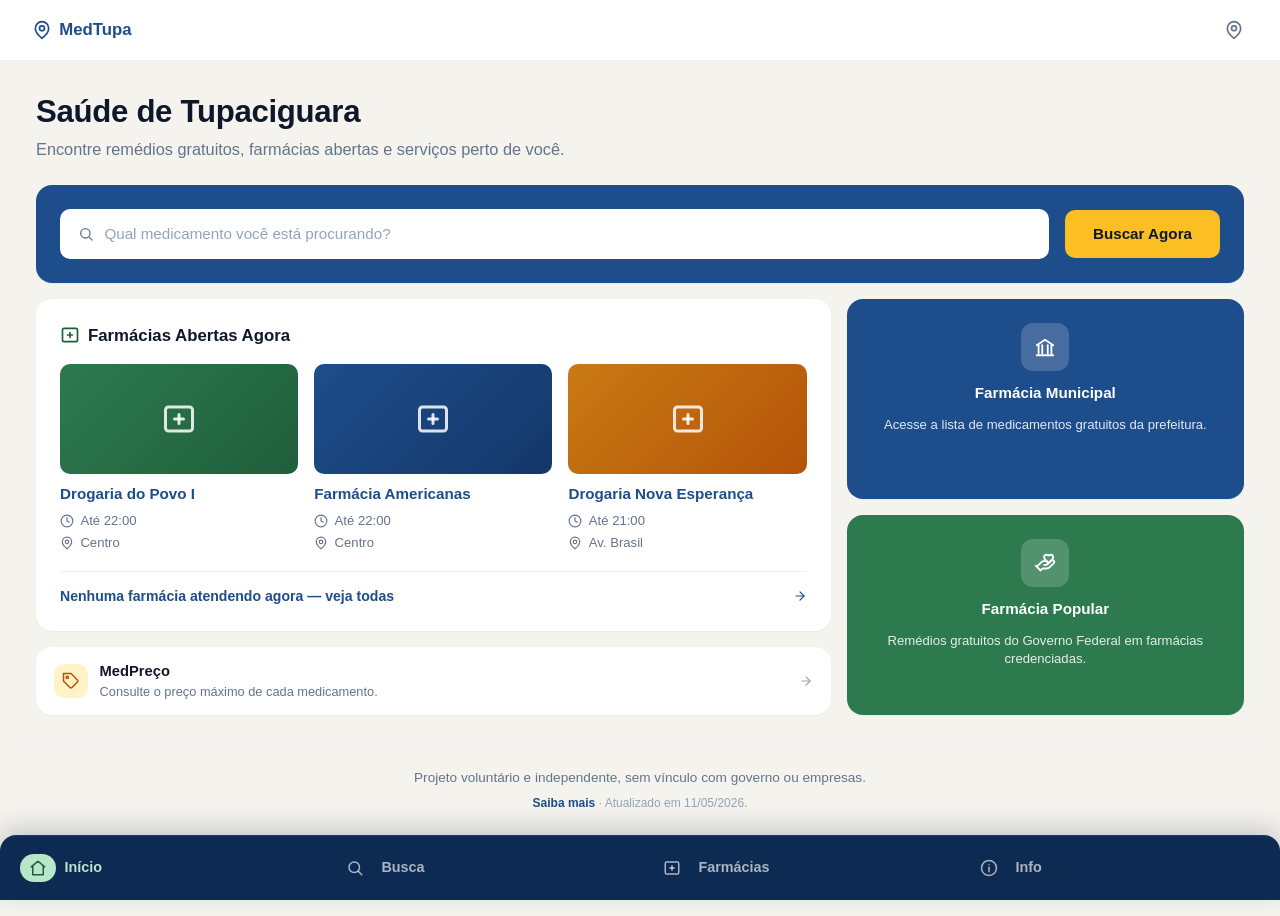
==== commit c0fc0eca: "Reorganize landing column, surface MedPreço on empty search, add favicon Co-Authored-By: Claude Opus" ====
--- a/index.html
+++ b/index.html
@@ -5,6 +5,7 @@
     <meta name="viewport" content="width=device-width, initial-scale=1.0">
     <meta name="theme-color" content="#ffffff">
     <title>MedTupa</title>
+    <link rel="icon" type="image/svg+xml" href="favicon.svg">
     <link rel="stylesheet" href="style.css">
 </head>
 <body>
@@ -163,7 +164,7 @@
                 </div>
             </section>
 
-            <section class="section wide">
+            <section class="section medpreco-section">
                 <a class="card feature-card compact" href="https://medpreco.com" target="_blank" rel="noopener">
                     <span class="icon-tile icon-amber">
                         <svg width="18" height="18" aria-hidden="true"><use href="#i-tag"/></svg>
--- a/style.css
+++ b/style.css
@@ -689,17 +689,44 @@
 
 .med-empty {
     display: none;
-    color: var(--muted);
     background: var(--surface);
     border: 1px solid var(--border);
-    border-radius: var(--radius-sm);
-    padding: 1rem 1.1rem;
+    border-radius: var(--radius);
+    padding: 1.5rem 1.25rem;
     text-align: center;
-    margin: 0 0 1rem;
-    font-size: 0.9rem;
+    margin: 0 0 1.5rem;
 }
 
 .med-empty.show { display: block; }
+
+.med-empty .empty-title {
+    margin: 0 0 0.5rem;
+    font-size: 1rem;
+    font-weight: 700;
+    color: var(--ink);
+}
+
+.med-empty .empty-help {
+    margin: 0 auto 1rem;
+    color: var(--muted);
+    font-size: 0.92rem;
+    line-height: 1.5;
+    max-width: 32rem;
+}
+
+.med-empty .empty-help strong {
+    color: var(--ink);
+    font-weight: 600;
+}
+
+.med-empty .empty-cta {
+    width: auto;
+    margin: 0 auto;
+    display: inline-flex;
+    align-items: center;
+    gap: 0.5rem;
+    padding: 0.7rem 1.2rem;
+}
 
 .program {
     margin: 1.5rem 0 0;
@@ -901,6 +928,140 @@
     background: var(--border-soft);
 }
 
+/* ===== Pharmacy card (farmacias.html) ===== */
+.pharmacy-card {
+    background: var(--surface);
+    border-radius: var(--radius);
+    box-shadow: var(--shadow-sm);
+    padding: 1.15rem;
+}
+
+.pharmacy-head {
+    display: grid;
+    grid-template-columns: 44px 1fr auto;
+    gap: 0.85rem;
+    align-items: start;
+}
+
+.pharmacy-head .pharmacy-icon {
+    width: 44px;
+    height: 44px;
+    border-radius: var(--radius-tile);
+    background: var(--blue-light);
+    color: var(--blue);
+    display: inline-flex;
+    align-items: center;
+    justify-content: center;
+    flex-shrink: 0;
+}
+
+.pharmacy-head .pharmacy-head-text { min-width: 0; }
+
+.pharmacy-card h3 {
+    margin: 0;
+    font-size: 1.05rem;
+    line-height: 1.25;
+    font-weight: 700;
+    color: var(--ink);
+}
+
+.pharmacy-card .pharmacy-address {
+    margin: 0.25rem 0 0;
+    color: var(--muted);
+    font-size: 0.88rem;
+    line-height: 1.4;
+}
+
+.pharmacy-status {
+    display: inline-flex;
+    align-items: center;
+    gap: 0.35rem;
+    padding: 0.3rem 0.65rem;
+    border-radius: 999px;
+    font-size: 0.7rem;
+    font-weight: 700;
+    letter-spacing: 0.04em;
+    text-transform: uppercase;
+    line-height: 1;
+    flex-shrink: 0;
+}
+
+.pharmacy-status::before {
+    content: '';
+    width: 6px;
+    height: 6px;
+    border-radius: 50%;
+    background: currentColor;
+}
+
+.pharmacy-status.is-open {
+    background: var(--green-mint);
+    color: var(--green-dark);
+}
+
+.pharmacy-status.is-closed {
+    background: var(--red-soft);
+    color: var(--red);
+}
+
+.pharmacy-card .pharmacy-tags {
+    margin: 0.85rem 0 0;
+}
+
+.pharmacy-hours-summary {
+    display: flex;
+    align-items: center;
+    gap: 0.5rem;
+    margin: 0.85rem 0 0;
+    color: var(--muted);
+    font-size: 0.88rem;
+}
+
+.pharmacy-hours-summary svg { flex-shrink: 0; }
+
+.pharmacy-actions {
+    display: grid;
+    grid-template-columns: 1fr 1fr;
+    gap: 0.6rem;
+    margin-top: 1rem;
+}
+
+.btn-whatsapp,
+.btn-map {
+    display: inline-flex;
+    align-items: center;
+    justify-content: center;
+    gap: 0.5rem;
+    padding: 0.7rem 0.9rem;
+    border-radius: var(--radius-sm);
+    font-weight: 600;
+    font-size: 0.9rem;
+    text-decoration: none;
+    width: 100%;
+    font-family: inherit;
+    cursor: pointer;
+    margin-top: 0;
+}
+
+.btn-whatsapp {
+    background: var(--blue);
+    color: #fff;
+    border: none;
+}
+
+.btn-whatsapp:hover { background: var(--blue-dark); }
+
+.btn-map {
+    background: var(--surface);
+    color: var(--ink);
+    border: 1px solid var(--border);
+}
+
+.btn-map:hover {
+    background: var(--bg);
+    border-color: var(--muted-2);
+}
+
 /* ===== Desktop (>= 760px) ===== */
 @media (min-width: 760px) {
     body {
@@ -952,8 +1113,11 @@
 
     .layout > .plantao-section { grid-column: 1; }
 
+    .layout > .medpreco-section { grid-column: 1; }
+
     .layout > .right-stack {
         grid-column: 2;
+        grid-row: 2 / span 2;
         display: flex;
         flex-direction: column;
         gap: 1rem;
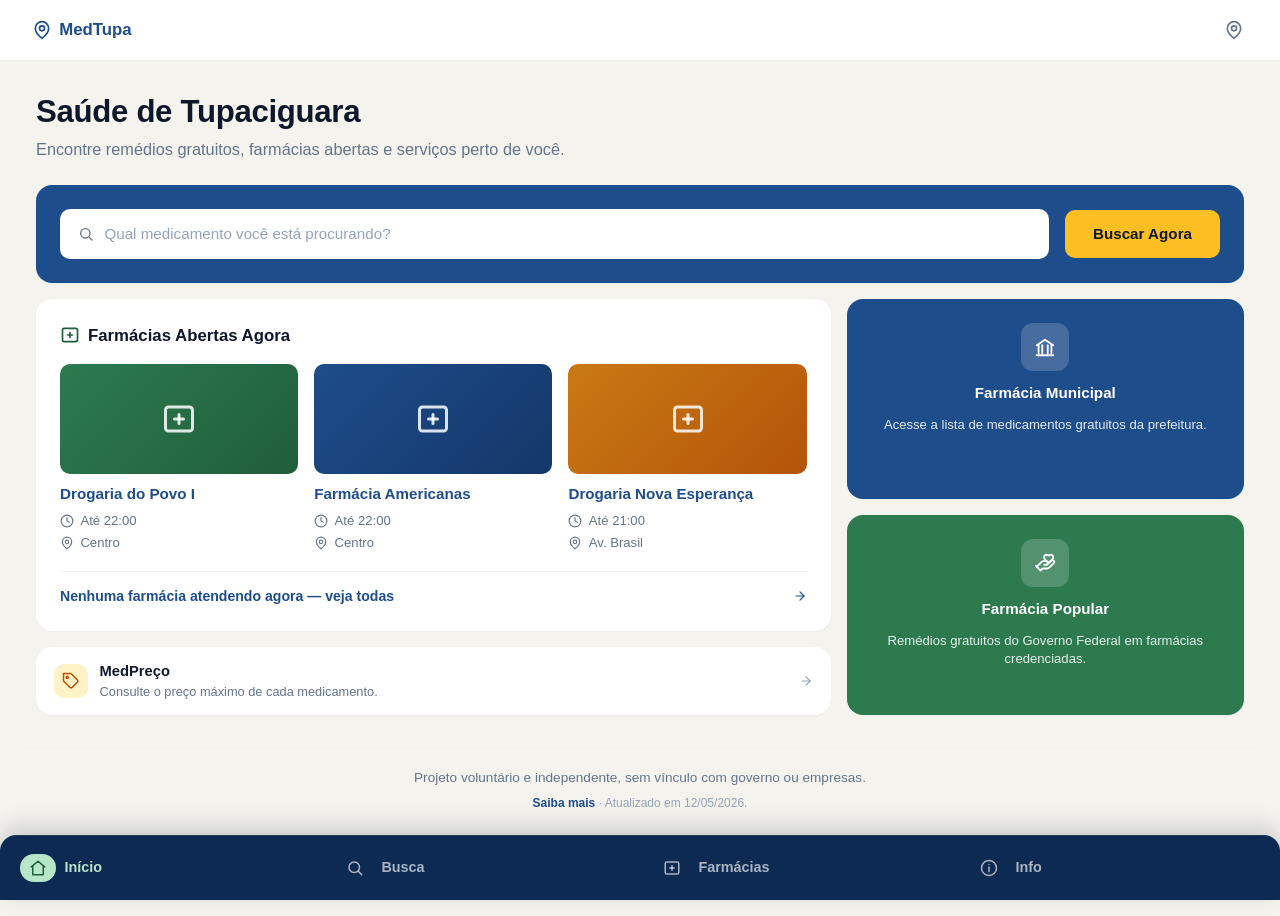
==== commit 6d249a1d: "Match brand names in medication search via data-aliases Co-Authored-By: Claude Opus 4.7 (1M context)" ====
--- a/index.html
+++ b/index.html
@@ -180,7 +180,7 @@
 
         <footer class="app-footer">
             <p>Projeto voluntário e independente, sem vínculo com governo ou empresas.</p>
-            <p><a href="info.html#sobre">Saiba mais</a> · Atualizado em 11/05/2026.</p>
+            <p><a href="info.html#sobre">Saiba mais</a> · Atualizado em 12/05/2026.</p>
         </footer>
 
         <nav class="bottom-nav" aria-label="Navegação principal">
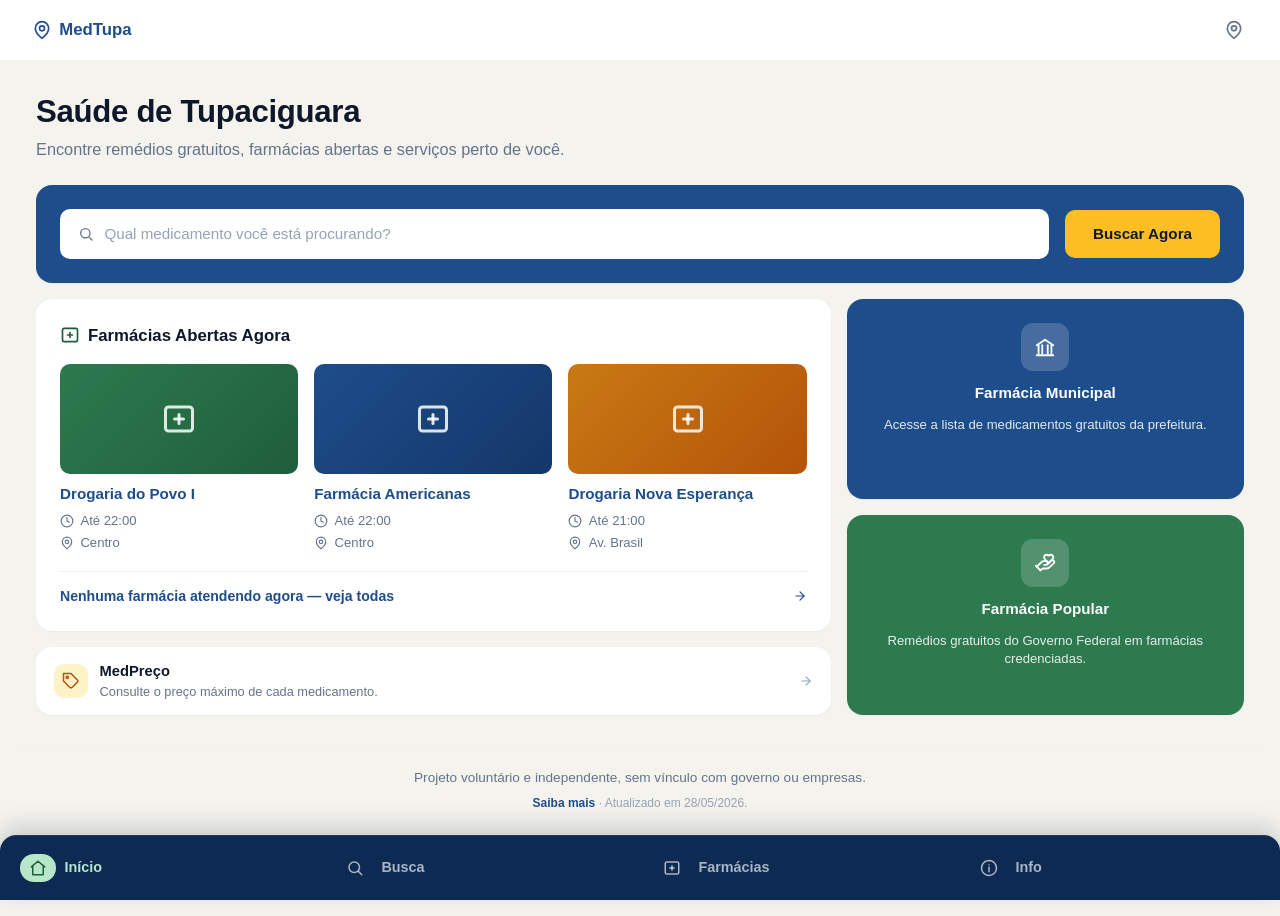
==== commit e8b102fe: "Add Oseltamivir to Farmácia Municipal list Oseltamivir 75mg now in stock at the municipal pharmacy. " ====
--- a/index.html
+++ b/index.html
@@ -180,7 +180,7 @@
 
         <footer class="app-footer">
             <p>Projeto voluntário e independente, sem vínculo com governo ou empresas.</p>
-            <p><a href="info.html#sobre">Saiba mais</a> · Atualizado em 12/05/2026.</p>
+            <p><a href="info.html#sobre">Saiba mais</a> · Atualizado em 28/05/2026.</p>
         </footer>
 
         <nav class="bottom-nav" aria-label="Navegação principal">
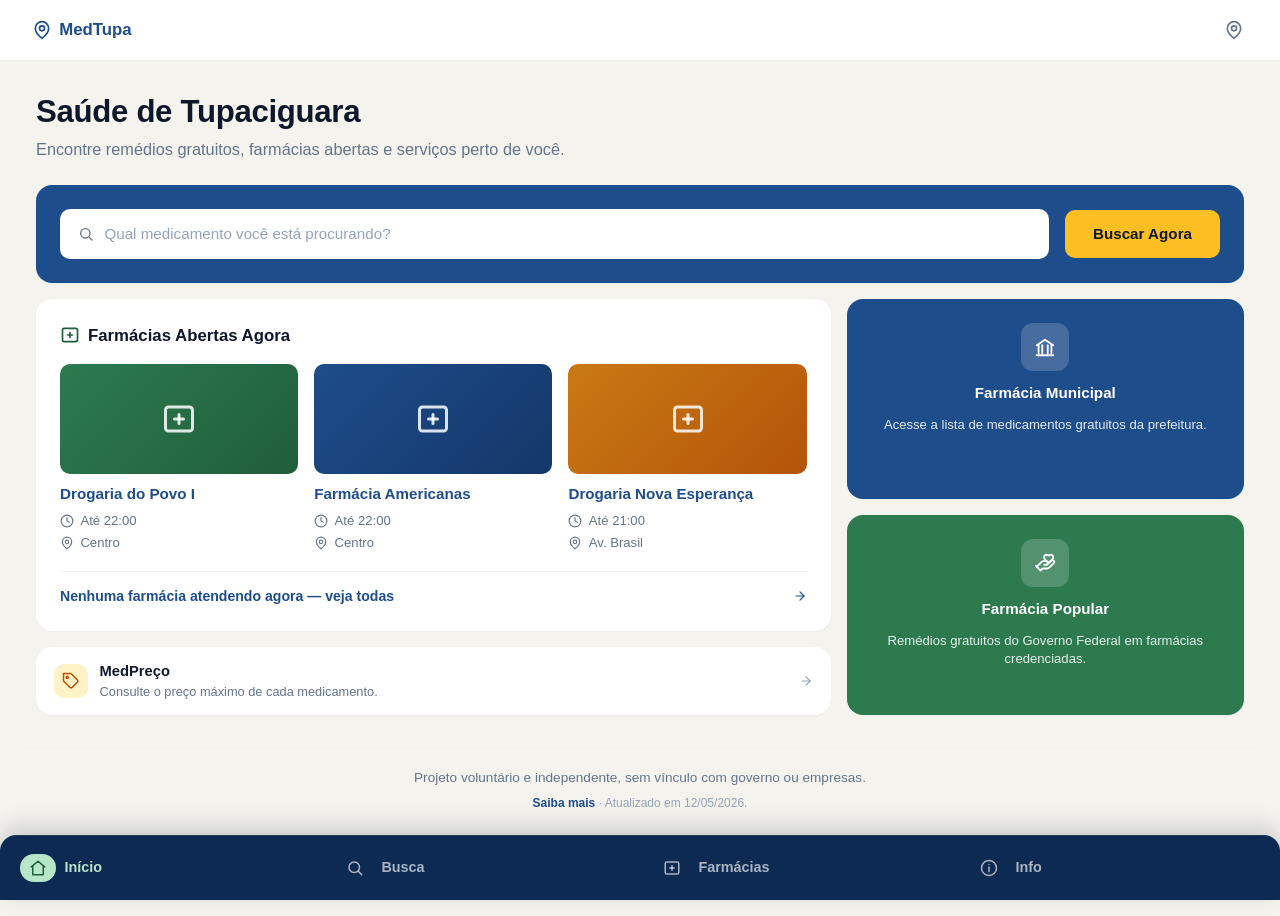
==== commit ab9f5c2f: "Keep "Atualizado em" date at 12/05/2026 Only the oseltamivir availability is confirmed as of now; th" ====
--- a/index.html
+++ b/index.html
@@ -180,7 +180,7 @@
 
         <footer class="app-footer">
             <p>Projeto voluntário e independente, sem vínculo com governo ou empresas.</p>
-            <p><a href="info.html#sobre">Saiba mais</a> · Atualizado em 28/05/2026.</p>
+            <p><a href="info.html#sobre">Saiba mais</a> · Atualizado em 12/05/2026.</p>
         </footer>
 
         <nav class="bottom-nav" aria-label="Navegação principal">
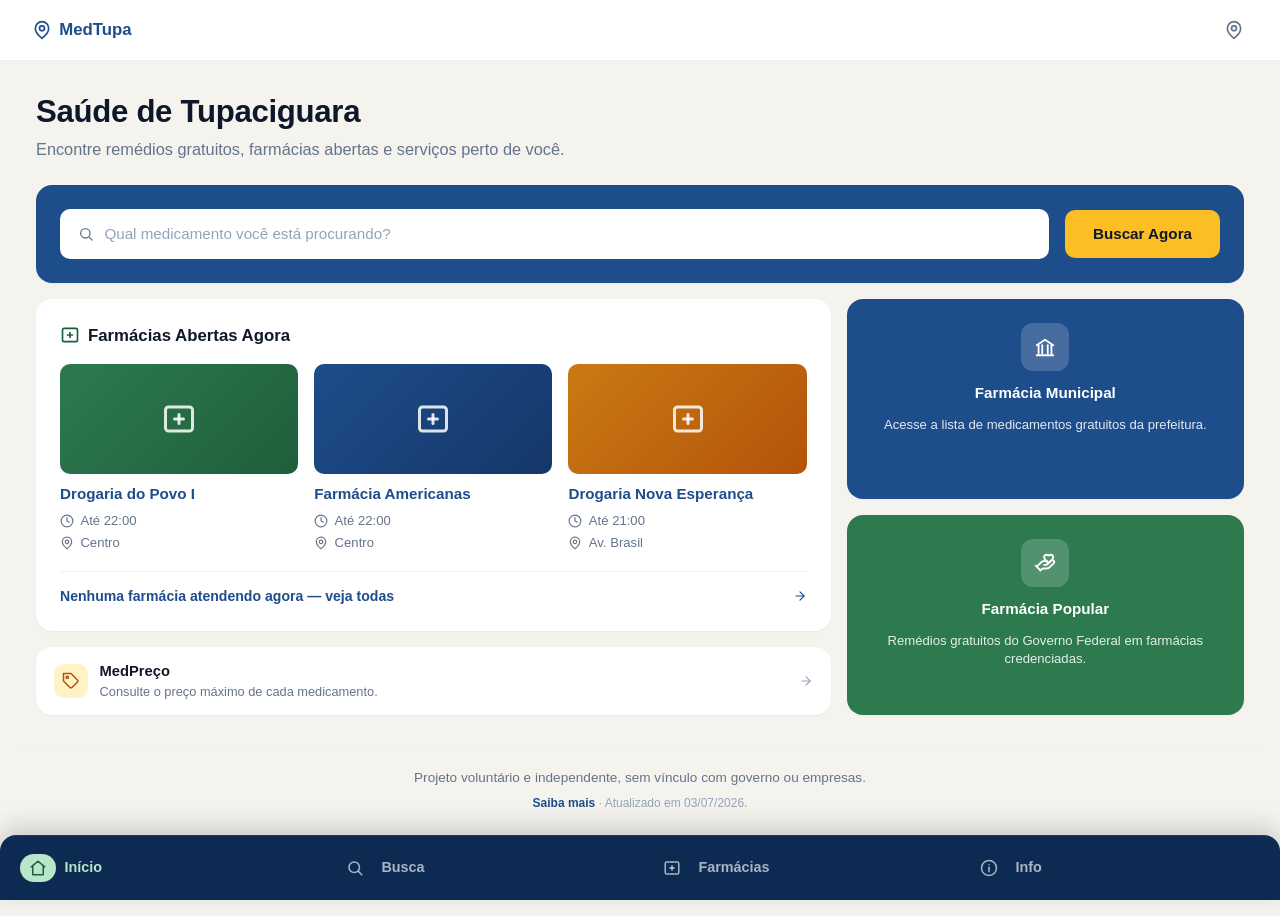
==== commit d8d8c6b3: "Add WhatsApp contact card to info page Add a 'Fale conosco' card in the 'Sobre este projeto' section" ====
--- a/index.html
+++ b/index.html
@@ -1,6 +1,14 @@
 <!DOCTYPE html>
 <html lang="pt-BR">
 <head>
+    <!-- Google tag (gtag.js) -->
+    <script async src="https://www.googletagmanager.com/gtag/js?id=G-R6YJ87NHXH"></script>
+    <script>
+      window.dataLayer = window.dataLayer || [];
+      function gtag(){dataLayer.push(arguments);}
+      gtag('js', new Date());
+      gtag('config', 'G-R6YJ87NHXH');
+    </script>
     <meta charset="UTF-8">
     <meta name="viewport" content="width=device-width, initial-scale=1.0">
     <meta name="theme-color" content="#ffffff">
@@ -180,7 +188,7 @@
 
         <footer class="app-footer">
             <p>Projeto voluntário e independente, sem vínculo com governo ou empresas.</p>
-            <p><a href="info.html#sobre">Saiba mais</a> · Atualizado em 12/05/2026.</p>
+            <p><a href="info.html#sobre">Saiba mais</a> · Atualizado em 03/07/2026.</p>
         </footer>
 
         <nav class="bottom-nav" aria-label="Navegação principal">
--- a/style.css
+++ b/style.css
@@ -635,6 +635,24 @@
 
 .disclaimer strong { color: var(--blue); }
 
+/* ===== Contact card (info page) ===== */
+.contact-card { margin-top: 0.75rem; }
+
+.contact-card h3 {
+    margin: 0 0 0.5rem;
+    font-size: 1rem;
+    color: var(--ink);
+}
+
+.contact-card p {
+    margin: 0 0 1rem;
+    color: var(--ink-2);
+    font-size: 0.92rem;
+    line-height: 1.55;
+}
+
+.contact-card .btn-whatsapp { margin-top: 0; }
+
 /* ===== Page title (internal pages) ===== */
 .page-title {
     padding: 1.25rem 1.25rem 0.25rem;
